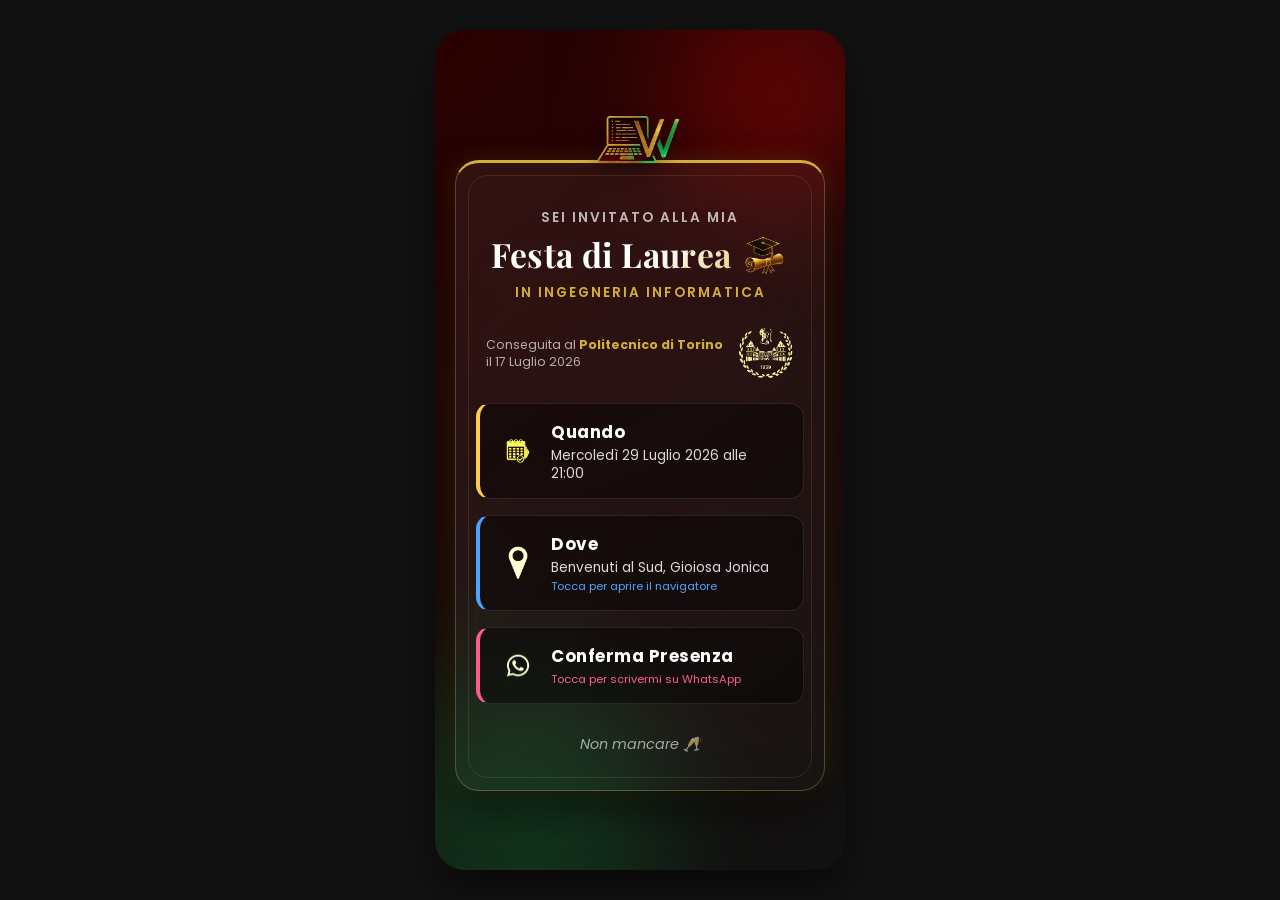
==== index.html @ 94473261 "lavoro finale 1" ====
<!DOCTYPE html>
<html lang="it">
<head>
    <meta charset="UTF-8">
    <meta name="viewport" content="width=device-width, initial-scale=1.0">
    <title>Invito alla Laurea di Elena</title>
    <link href="https://fonts.googleapis.com/css2?family=Poppins:wght@400;600;700&family=Playfair+Display:wght@500;600;700&display=swap" rel="stylesheet">
    
    <style>
        :root {
            --rosso-laurea: #990000;      
            --oro-premium: #D4AF37;        
            --verde-acceso: #00FF66;       
            --scuro-bg: #121212;           
            --card-bg: rgba(255, 255, 255, 0.04); 
            --testo-light: #FFFFFF;
            
            --social-color: #4da3ff;
            --quiz-color: #ffcc4d;
            --ranking-color: #ff5c8a;
        }

        * {
            margin: 0;
            padding: 0;
            box-sizing: border-box;
            font-family: 'Poppins', sans-serif;
        }

        body {
            background-color: var(--scuro-bg);
            display: flex;
            justify-content: center;
            align-items: center;
            min-height: 100vh;
            color: var(--testo-light);
            overflow: hidden;
        }
        .mobile-container {
            width: 100%;
            max-width: 410px; 
            height: 100vh;
            max-height: 840px; 
            background: radial-gradient(circle at top left, #2a0000, #121212);
            position: relative;
            overflow-y: auto;
            display: flex;
            flex-direction: column;
            justify-content: center;
            align-items: center;
            padding: 20px;
            border-radius: 30px; 
            box-shadow: 0 20px 40px rgba(0,0,0,0.5);
        }

        @media (max-width: 480px) {
            .mobile-container {
                max-width: 100%;
                height: 100vh;
                max-height: 100vh;
                border-radius: 0;
                padding: 15px;
            }
        }

        .geo-shape {
            position: absolute;
            border-radius: 50%;
            filter: blur(60px);
            z-index: 1;
            opacity: 0.5;
        }

        .shape-1 {
            top: -50px;
            right: -50px;
            width: 230px;
            height: 230px;
            background: var(--rosso-laurea);
        }

        .shape-2 {
            bottom: -80px;
            left: -50px;
            width: 280px;
            height: 280px;
            background: var(--verde-acceso);
            opacity: 0.15; 
        }

        .shape-3 {
            position: absolute;
            width: 2px;
            height: 35%;
            background: linear-gradient(to bottom, transparent, var(--verde-acceso), transparent);
            left: 10%;
            bottom: 15%;
            filter: blur(1px);
            opacity: 0.4;
            z-index: 1;
        }

        .main-content {
            width: 100%;
            z-index: 2;
            display: flex;
            flex-direction: column;
            align-items: center;
        }

        .top-logo-container {
            margin-bottom: -15px; 
            z-index: 3; 
        }

        .top-logo {
            width: 90px;
            height: auto;
            display: block;
            filter: drop-shadow(0 4px 8px rgba(0,0,0,0.5));
        }

        .card {
            position: relative;
            background: linear-gradient(
                145deg,
                rgba(255, 255, 255, 0.06),
                rgba(255, 255, 255, 0.02)
            );
            backdrop-filter: blur(18px);
            -webkit-backdrop-filter: blur(18px);
            border: 1px solid rgba(255, 215, 120, 0.25);
            border-top: 3px solid #D4AF37;
            padding: 45px 20px 35px 20px;
            border-radius: 24px;
            width: 100%;
            z-index: 2;
            box-shadow:
                0 20px 40px rgba(0,0,0,0.5),
                0 0 25px rgba(212,175,55,0.15);
            text-align: center;
        }

        .card::before {
            content: "";
            position: absolute;
            inset: 12px;
            border-radius: 20px;
            border: 1px solid rgba(212,175,55,0.15);
            pointer-events: none;
        }
        .header {
            margin-bottom: 25px;
        }

        .pre-title {
            font-size: 0.85rem;
            color: rgba(255, 255, 255, 0.7);
            text-transform: uppercase;
            letter-spacing: 2px;
            font-weight: 600;
            margin-bottom: 4px;
        }

        .title {
            font-family: 'Playfair Display', serif;
            font-size: 2.1rem;
            font-weight: 700;
            line-height: 1.2;
            background: linear-gradient(135deg, #ffffff 55%, #D4AF37);
            -webkit-background-clip: text;
            -webkit-text-fill-color: transparent;
            letter-spacing: 0.3px;
            margin-bottom: 6px;
            display: flex;
            align-items: center;
            justify-content: center;
            gap: 8px;
        }

        .title-icon {
            width: 50px;
            height: auto;
            vertical-align: middle;
        }

        .subtitle {
            font-size: 0.85rem;
            color: var(--oro-premium);
            text-transform: uppercase;
            letter-spacing: 2px;
            font-weight: 600;
        }

        .poli-section {
            display: flex;
            align-items: center;
            justify-content: center;
            gap: 12px;
            margin-bottom: 25px;
            padding: 0 10px;
        }

        .poli-text {
            font-size: 0.78rem;
            color: rgba(255, 255, 255, 0.65);
            text-align: left;
            line-height: 1.4;
            max-width: 250px;
        }

        .poli-text strong {
            color: var(--oro-premium);
        }

        .poli-logo {
            width: 55px;
            height: auto;
            flex-shrink: 0;
        }

        .menu-navigation {
            display: flex;
            flex-direction: column;
            gap: 16px;
            width: 100%;
        }

        .btn-nav {
            position: relative;
            overflow: hidden;
            display: flex;
            align-items: center;
            background: rgba(0, 0, 0, 0.4);
            border: 1.5px solid rgba(255, 255, 255, 0.1);
            padding: 15px 20px;
            border-radius: 14px;
            text-decoration: none;
            color: white;
            transition: all 0.3s cubic-bezier(0.25, 0.8, 0.25, 1);
            text-align: left;
            gap: 15px;
        }

        div.btn-nav {
            cursor: default;
        }

        .btn-icon-wrapper {
            width: 36px;  
            height: 36px;
            display: flex;
            justify-content: center;
            align-items: center;
            flex-shrink: 0;
        }

        .btn-img {
            max-width: 120%;
            max-height: 700%;
            object-fit: contain;
        }
        .btn-img2 {
            max-width: 100%;
            max-height: 100%;
            object-fit: contain;
        }

        .btn-text h3 {
            font-size: 1.05rem;
            font-weight: 700;
            margin-bottom: 2px;
            letter-spacing: 0.5px;
        }

        .btn-text p {
            font-size: 0.85rem;
            color: rgba(255, 255, 255, 0.85);
            font-weight: 400;
            line-height: 1.3;
        }

        .img-gold {
            filter: invert(100%) sepia(100%) saturate(400%) hue-rotate(5deg) brightness(1.1);
            transition: filter 0.3s ease;
        }

        .btn-social { border-left: 4px solid var(--social-color); }
        .btn-quiz { border-left: 4px solid var(--quiz-color); }
        .btn-ranking { border-left: 4px solid var(--ranking-color); }

        a.btn-nav:hover {
            transform: translateY(-3px);
            background: rgba(255, 255, 255, 0.05);
        }

        a.btn-nav:hover .img-gold {
            filter: invert(100%) sepia(100%) saturate(600%) hue-rotate(5deg) brightness(1.3) drop-shadow(0 0 5px var(--oro-premium));
        }

        a.btn-social:hover { 
            border-color: var(--social-color);
            box-shadow: 0 5px 15px rgba(77, 163, 255, 0.2); 
        }
        a.btn-quiz:hover { 
            border-color: var(--quiz-color);
            box-shadow: 0 5px 15px rgba(255, 204, 77, 0.2); 
        }
        a.btn-ranking:hover { 
            border-color: var(--ranking-color);
            box-shadow: 0 5px 15px rgba(255, 92, 138, 0.2); 
        }


        a.btn-nav::before {
            content: "";
            position: absolute;
            top: 0;
            left: -120px;
            width: 60px;
            height: 100%;
            background: rgba(255, 255, 255, 0.15);
            transform: skewX(-25deg);
            transition: 0.6s;
        }

        a.btn-nav:hover::before {
            left: 130%;
        }

        .invitation-footer {
            margin-top: 30px;
        }

        .invitation-footer p {
            font-size: 0.9rem;
            color: rgba(255, 255, 255, 0.6);
            line-height: 1.4;
            font-style: italic;
        }
    </style>
</head>
<body>

    <div class="mobile-container">
        <div class="geo-shape shape-1"></div>
        <div class="geo-shape shape-2"></div>
        <div class="geo-shape shape-3"></div>

        <div class="main-content">
            
            <div class="top-logo-container">
                <img src="images/computer.png" alt="Computer" class="top-logo">
            </div>

            <div class="card">
                <header class="header">
                    <p class="pre-title">Sei invitato alla mia</p>
                    <h1 class="title">
                        Festa di Laurea
                        <img src="images/diploma.png" alt="Diploma" class="title-icon">
                    </h1>
                    <p class="subtitle">in Ingegneria Informatica</p>
                </header>

                <!-- Info conseguimento Politecnico stilizzata ed elegante -->
                <div class="poli-section">
                    <p class="poli-text">Conseguita al <strong>Politecnico di Torino</strong> il 17 Luglio 2026</p>
                    <img src="images/poli.png" alt="PoliTo" class="poli-logo img-gold">
                </div>
                
                <div class="menu-navigation">

                    <!-- DATA DELLA FESTA -->
                    <div class="btn-nav btn-quiz">
                        <div class="btn-icon-wrapper">
                            <img src="images/calendario.png" alt="Calendario" class="btn-img img-gold">
                        </div>
                        <div class="btn-text">
                            <h3>Quando</h3>
                            <p>Mercoledì 29 Luglio 2026 alle 21:00</p>
                        </div>
                    </div>

                    <a href="https://www.google.com/maps/search/?api=1&query=Benvenuti+Al+Sud+Viale+delle+Rimembranze+Gioiosa+Ionica" target="_blank" class="btn-nav btn-social">
                        <div class="btn-icon-wrapper">
                            <img src="images/posizione.png" alt="Mappa" class="btn-img2 img-gold">
                        </div>
                        <div class="btn-text">
                            <h3>Dove</h3>
                            <p>Benvenuti al Sud, Gioiosa Jonica</p>
                            <small style="font-size: 0.7rem; color: var(--social-color); display: block; margin-top: 2px;">Tocca per aprire il navigatore</small>
                        </div>
                    </a>


                    <a href="https://wa.me/3456384780?text=Ciao%20Elena!%20Confermo%20la%20mia%20presenza%20alla%20tua%20festa%20di%20laurea!" target="_blank" class="btn-nav btn-ranking">
                        <div class="btn-icon-wrapper">
                            <img src="images/conferma.png" alt="Conferma" class="btn-img img-gold">
                        </div>
                        <div class="btn-text">
                            <h3>Conferma Presenza</h3>
                            <small style="font-size: 0.7rem; color: var(--ranking-color); display: block; margin-top: 2px;">Tocca per scrivermi su WhatsApp</small>
                        </div>
                    </a>

                </div>
                
                <footer class="invitation-footer">
                    <p>Non mancare 🥂</p>
                </footer>
            </div>
        </div>
    </div>

</body>
</html>
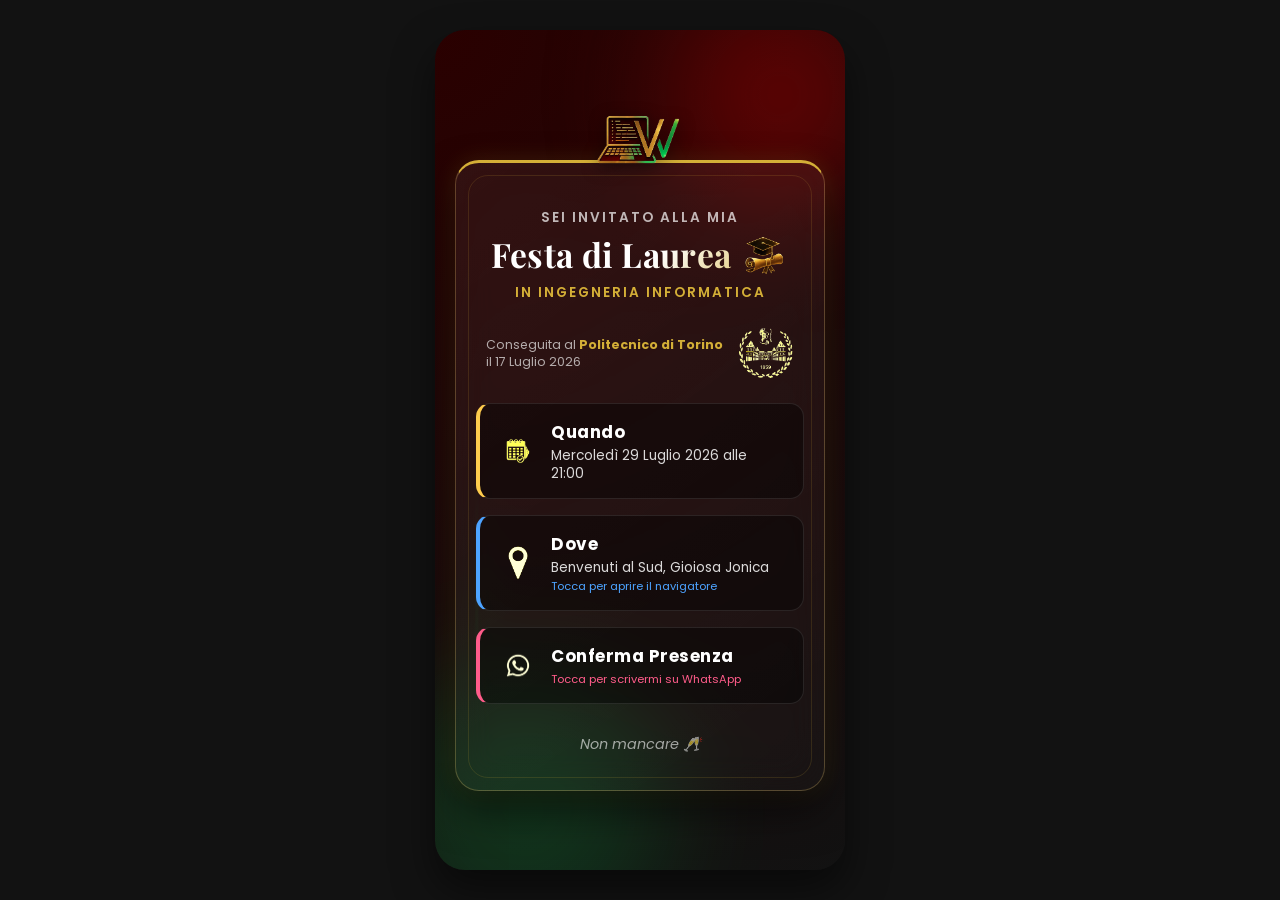
==== commit 4a74b52f: "lavoro finale 2" ====
--- a/index.html
+++ b/index.html
@@ -27,14 +27,24 @@
             font-family: 'Poppins', sans-serif;
         }
 
+       html {
+            height: 100%;
+            overflow: hidden;
+            overscroll-behavior: none; 
+            touch-action: none;
+        }
+
         body {
             background-color: var(--scuro-bg);
             display: flex;
             justify-content: center;
             align-items: center;
-            min-height: 100vh;
+            height: 100%;
             color: var(--testo-light);
             overflow: hidden;
+            touch-action: none; 
+            position: fixed;
+            width: 100vw;
         }
         .mobile-container {
             width: 100%;
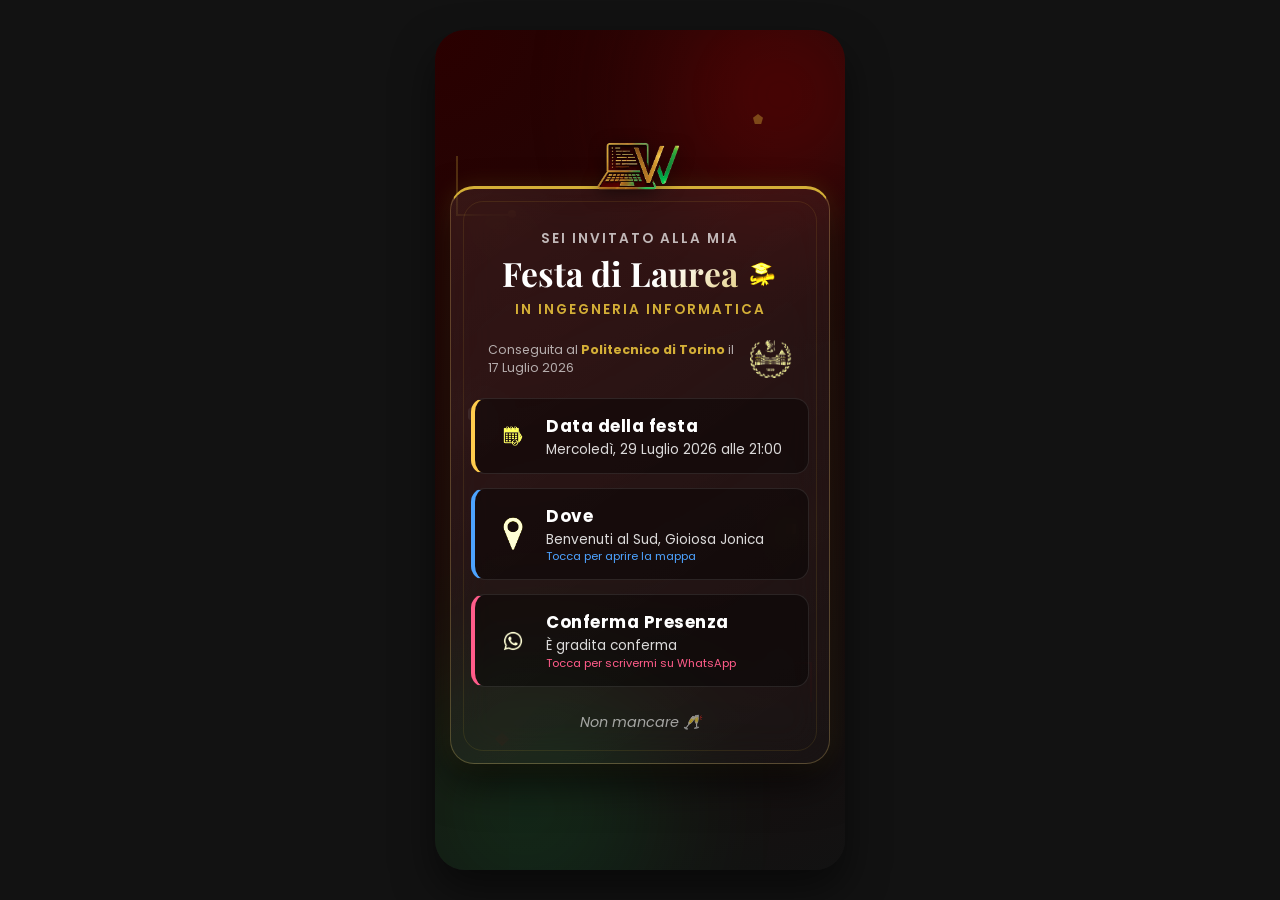
==== commit 2c18a597: "immagine ferma" ====
--- a/index.html
+++ b/index.html
@@ -2,17 +2,33 @@
 <html lang="it">
 <head>
     <meta charset="UTF-8">
-    <meta name="viewport" content="width=device-width, initial-scale=1.0">
+    <meta name="viewport" content="width=device-width, initial-scale=1.0, maximum-scale=1.0, user-scalable=no, viewport-fit=cover">
     <title>Invito alla Laurea di Elena</title>
     <link href="https://fonts.googleapis.com/css2?family=Poppins:wght@400;600;700&family=Playfair+Display:wght@500;600;700&display=swap" rel="stylesheet">
     
     <style>
+        /* ==========================================================================
+           BLOCCO TOTALE STRUTTURALE (Anti-Rimbalzo e Immobile)
+           ========================================================================== */
+        html, body {
+            margin: 0 !important;
+            padding: 0 !important;
+            width: 100% !important;
+            height: 100% !important;
+            overflow: hidden !important;
+            position: fixed !important;
+            top: 0 !important;
+            left: 0 !important;
+            touch-action: none !important; /* Blocca lo scroll nativo del browser */
+            overscroll-behavior: none !important;
+            background-color: #121212;
+        }
+
         :root {
             --rosso-laurea: #990000;      
             --oro-premium: #D4AF37;        
             --verde-acceso: #00FF66;       
             --scuro-bg: #121212;           
-            --card-bg: rgba(255, 255, 255, 0.04); 
             --testo-light: #FFFFFF;
             
             --social-color: #4da3ff;
@@ -25,340 +41,185 @@
             padding: 0;
             box-sizing: border-box;
             font-family: 'Poppins', sans-serif;
-        }
-
-       html {
+            -webkit-user-select: none;
+            user-select: none;
+            -webkit-touch-callout: none;
+        }
+
+        /* Container principale che assorbe i tocchi */
+        .mobile-container {
+            position: absolute !important;
+            top: 0; left: 0; right: 0; bottom: 0;
+            width: 100%;
             height: 100%;
-            overflow: hidden;
-            overscroll-behavior: none; 
-            touch-action: none;
-        }
-
-        body {
-            background-color: var(--scuro-bg);
-            display: flex;
-            justify-content: center;
-            align-items: center;
-            height: 100%;
-            color: var(--testo-light);
-            overflow: hidden;
-            touch-action: none; 
-            position: fixed;
-            width: 100vw;
-        }
-        .mobile-container {
-            width: 100%;
-            max-width: 410px; 
-            height: 100vh;
-            max-height: 840px; 
             background: radial-gradient(circle at top left, #2a0000, #121212);
-            position: relative;
-            overflow-y: auto;
+            overflow: hidden !important;
             display: flex;
             flex-direction: column;
             justify-content: center;
             align-items: center;
-            padding: 20px;
-            border-radius: 30px; 
-            box-shadow: 0 20px 40px rgba(0,0,0,0.5);
-        }
-
-        @media (max-width: 480px) {
+            padding: 15px;
+            z-index: 10;
+        }
+
+        @media (min-width: 480px) {
+            body { display: flex; justify-content: center; align-items: center; }
             .mobile-container {
-                max-width: 100%;
-                height: 100vh;
-                max-height: 100vh;
-                border-radius: 0;
-                padding: 15px;
+                position: relative !important;
+                width: 410px; height: 840px; border-radius: 30px;
+                box-shadow: 0 20px 40px rgba(0,0,0,0.5);
             }
         }
 
-        .geo-shape {
+        /* ==========================================================================
+           EFFETTI DI SFONDO ANIMATI (Coriandoli e Circuiti)
+           ========================================================================== */
+        .tech-bg-element {
             position: absolute;
-            border-radius: 50%;
-            filter: blur(60px);
+            pointer-events: none;
             z-index: 1;
-            opacity: 0.5;
-        }
-
-        .shape-1 {
-            top: -50px;
-            right: -50px;
-            width: 230px;
-            height: 230px;
-            background: var(--rosso-laurea);
-        }
-
-        .shape-2 {
-            bottom: -80px;
-            left: -50px;
-            width: 280px;
-            height: 280px;
-            background: var(--verde-acceso);
-            opacity: 0.15; 
-        }
-
-        .shape-3 {
+            opacity: 0.25;
+            animation: floatAnimation 12s infinite linear;
+        }
+
+        /* Fake circuiti stilizzati in CSS */
+        .circuit-1 {
+            top: 15%; left: 5%; width: 60px; height: 60px;
+            border-left: 2px solid var(--oro-premium);
+            border-bottom: 2px solid var(--oro-premium);
+        }
+        .circuit-1::after {
+            content: ''; position: absolute; bottom: -4px; right: 0;
+            width: 8px; height: 8px; background: var(--oro-premium); border-radius: 50%;
+        }
+
+        .circuit-2 {
+            bottom: 20%; right: 8%; width: 80px; height: 40px;
+            border-right: 2px solid var(--rosso-laurea);
+            border-top: 2px solid var(--rosso-laurea);
+            animation-duration: 16s;
+        }
+        .circuit-2::after {
+            content: ''; position: absolute; top: -4px; left: 0;
+            width: 8px; height: 8px; background: var(--rosso-laurea); border-radius: 50%;
+        }
+
+        /* Coriandoli geometrici fluttuanti */
+        .confetto {
             position: absolute;
-            width: 2px;
-            height: 35%;
-            background: linear-gradient(to bottom, transparent, var(--verde-acceso), transparent);
-            left: 10%;
-            bottom: 15%;
-            filter: blur(1px);
+            width: 10px; height: 10px;
+            pointer-events: none;
+            z-index: 1;
             opacity: 0.4;
-            z-index: 1;
-        }
-
-        .main-content {
-            width: 100%;
-            z-index: 2;
-            display: flex;
-            flex-direction: column;
-            align-items: center;
-        }
-
-        .top-logo-container {
-            margin-bottom: -15px; 
-            z-index: 3; 
-        }
-
-        .top-logo {
-            width: 90px;
-            height: auto;
-            display: block;
-            filter: drop-shadow(0 4px 8px rgba(0,0,0,0.5));
-        }
+            animation: floatAnimation 8s infinite linear;
+        }
+        .c1 { background: var(--oro-premium); top: 10%; right: 20%; animation-duration: 9s; clip-path: polygon(50% 0%, 100% 38%, 82% 100%, 18% 100%, 0% 38%); }
+        .c2 { background: var(--rosso-laurea); bottom: 15%; left: 15%; animation-duration: 11s; transform: rotate(45deg); }
+        .c3 { background: #ffffff; top: 45%; left: 8%; animation-duration: 14s; width: 6px; height: 12px; border-radius: 3px; }
+        .c4 { background: var(--oro-premium); bottom: 40%; right: 12%; animation-duration: 7s;}
+
+        @keyframes floatAnimation {
+            0% { transform: translateY(0px) rotate(0deg); opacity: 0.2; }
+            50% { transform: translateY(-25px) rotate(90deg); opacity: 0.5; }
+            100% { transform: translateY(0px) rotate(180deg); opacity: 0.2; }
+        }
+
+        /* Luci soffuse fisse di sfondo */
+        .geo-shape { position: absolute; border-radius: 50%; filter: blur(70px); z-index: 1; opacity: 0.4; pointer-events: none; }
+        .shape-1 { top: -50px; right: -50px; width: 230px; height: 230px; background: var(--rosso-laurea); }
+        .shape-2 { bottom: -80px; left: -50px; width: 280px; height: 280px; background: var(--verde-acceso); opacity: 0.1; }
+
+        /* ==========================================================================
+           CARD VETRIFERATA CENTRALE
+           ========================================================================== */
+        .main-content { width: 100%; z-index: 5; display: flex; flex-direction: column; align-items: center; }
+        .top-logo-container { margin-bottom: -15px; z-index: 6; }
+        .top-logo { width: 90px; height: auto; display: block; filter: drop-shadow(0 4px 8px rgba(0,0,0,0.5)); }
 
         .card {
             position: relative;
-            background: linear-gradient(
-                145deg,
-                rgba(255, 255, 255, 0.06),
-                rgba(255, 255, 255, 0.02)
-            );
-            backdrop-filter: blur(18px);
-            -webkit-backdrop-filter: blur(18px);
+            background: linear-gradient(145deg, rgba(255, 255, 255, 0.07), rgba(255, 255, 255, 0.02));
+            backdrop-filter: blur(20px);
+            -webkit-backdrop-filter: blur(20px);
             border: 1px solid rgba(255, 215, 120, 0.25);
             border-top: 3px solid #D4AF37;
-            padding: 45px 20px 35px 20px;
+            padding: 40px 20px 30px 20px;
             border-radius: 24px;
             width: 100%;
-            z-index: 2;
-            box-shadow:
-                0 20px 40px rgba(0,0,0,0.5),
-                0 0 25px rgba(212,175,55,0.15);
+            box-shadow: 0 20px 40px rgba(0,0,0,0.6), 0 0 25px rgba(212,175,55,0.15);
             text-align: center;
         }
 
         .card::before {
-            content: "";
-            position: absolute;
-            inset: 12px;
-            border-radius: 20px;
-            border: 1px solid rgba(212,175,55,0.15);
-            pointer-events: none;
-        }
-        .header {
-            margin-bottom: 25px;
-        }
-
-        .pre-title {
-            font-size: 0.85rem;
-            color: rgba(255, 255, 255, 0.7);
-            text-transform: uppercase;
-            letter-spacing: 2px;
-            font-weight: 600;
-            margin-bottom: 4px;
-        }
-
+            content: ""; position: absolute; inset: 12px; border-radius: 20px;
+            border: 1px solid rgba(212,175,55,0.12); pointer-events: none;
+        }
+
+        /* Intestazioni */
+        .header { margin-bottom: 20px; }
+        .pre-title { font-size: 0.85rem; color: rgba(255, 255, 255, 0.7); text-transform: uppercase; letter-spacing: 2px; font-weight: 600; margin-bottom: 4px; }
+        
         .title {
-            font-family: 'Playfair Display', serif;
-            font-size: 2.1rem;
-            font-weight: 700;
-            line-height: 1.2;
-            background: linear-gradient(135deg, #ffffff 55%, #D4AF37);
-            -webkit-background-clip: text;
-            -webkit-text-fill-color: transparent;
-            letter-spacing: 0.3px;
-            margin-bottom: 6px;
-            display: flex;
-            align-items: center;
-            justify-content: center;
-            gap: 8px;
-        }
-
-        .title-icon {
-            width: 50px;
-            height: auto;
-            vertical-align: middle;
-        }
-
-        .subtitle {
-            font-size: 0.85rem;
-            color: var(--oro-premium);
-            text-transform: uppercase;
-            letter-spacing: 2px;
-            font-weight: 600;
-        }
-
-        .poli-section {
-            display: flex;
-            align-items: center;
-            justify-content: center;
-            gap: 12px;
-            margin-bottom: 25px;
-            padding: 0 10px;
-        }
-
-        .poli-text {
-            font-size: 0.78rem;
-            color: rgba(255, 255, 255, 0.65);
-            text-align: left;
-            line-height: 1.4;
-            max-width: 250px;
-        }
-
-        .poli-text strong {
-            color: var(--oro-premium);
-        }
-
-        .poli-logo {
-            width: 55px;
-            height: auto;
-            flex-shrink: 0;
-        }
-
-        .menu-navigation {
-            display: flex;
-            flex-direction: column;
-            gap: 16px;
-            width: 100%;
-        }
-
+            font-family: 'Playfair Display', serif; font-size: 2.1rem; font-weight: 700; line-height: 1.2;
+            background: linear-gradient(135deg, #ffffff 55%, #D4AF37); -webkit-background-clip: text; -webkit-text-fill-color: transparent;
+            margin-bottom: 6px; display: flex; align-items: center; justify-content: center; gap: 8px;
+        }
+
+        .title-icon { width: 32px; height: auto; }
+        .subtitle { font-size: 0.85rem; color: var(--oro-premium); text-transform: uppercase; letter-spacing: 2px; font-weight: 600; }
+
+        /* Politecnico */
+        .poli-section { display: flex; align-items: center; justify-content: center; gap: 12px; margin-bottom: 20px; padding: 0 10px; }
+        .poli-text { font-size: 0.78rem; color: rgba(255, 255, 255, 0.65); text-align: left; line-height: 1.4; max-width: 250px; }
+        .poli-text strong { color: var(--oro-premium); }
+        .poli-logo { width: 42px; height: auto; }
+
+        /* Pulsanti */
+        .menu-navigation { display: flex; flex-direction: column; gap: 14px; width: 100%; }
+        
         .btn-nav {
-            position: relative;
-            overflow: hidden;
-            display: flex;
-            align-items: center;
-            background: rgba(0, 0, 0, 0.4);
-            border: 1.5px solid rgba(255, 255, 255, 0.1);
-            padding: 15px 20px;
-            border-radius: 14px;
-            text-decoration: none;
-            color: white;
-            transition: all 0.3s cubic-bezier(0.25, 0.8, 0.25, 1);
-            text-align: left;
-            gap: 15px;
-        }
-
-        div.btn-nav {
-            cursor: default;
-        }
-
-        .btn-icon-wrapper {
-            width: 36px;  
-            height: 36px;
-            display: flex;
-            justify-content: center;
-            align-items: center;
-            flex-shrink: 0;
-        }
-
-        .btn-img {
-            max-width: 120%;
-            max-height: 700%;
-            object-fit: contain;
-        }
-        .btn-img2 {
-            max-width: 100%;
-            max-height: 100%;
-            object-fit: contain;
-        }
-
-        .btn-text h3 {
-            font-size: 1.05rem;
-            font-weight: 700;
-            margin-bottom: 2px;
-            letter-spacing: 0.5px;
-        }
-
-        .btn-text p {
-            font-size: 0.85rem;
-            color: rgba(255, 255, 255, 0.85);
-            font-weight: 400;
-            line-height: 1.3;
-        }
-
-        .img-gold {
-            filter: invert(100%) sepia(100%) saturate(400%) hue-rotate(5deg) brightness(1.1);
-            transition: filter 0.3s ease;
-        }
+            position: relative; overflow: hidden; display: flex; align-items: center;
+            background: rgba(0, 0, 0, 0.4); border: 1.5px solid rgba(255, 255, 255, 0.1);
+            padding: 14px 20px; border-radius: 14px; text-decoration: none; color: white; text-align: left; gap: 15px;
+            -webkit-tap-highlight-color: transparent;
+        }
+
+        .btn-icon-wrapper { width: 36px; height: 36px; display: flex; justify-content: center; align-items: center; flex-shrink: 0; }
+        .btn-img { max-width: 100%; max-height: 100%; object-fit: contain; }
+        .btn-text h3 { font-size: 1.05rem; font-weight: 700; margin-bottom: 2px; letter-spacing: 0.5px; }
+        .btn-text p { font-size: 0.85rem; color: rgba(255, 255, 255, 0.85); line-height: 1.3; }
+
+        .img-gold { filter: invert(100%) sepia(100%) saturate(400%) hue-rotate(5deg) brightness(1.1); }
 
         .btn-social { border-left: 4px solid var(--social-color); }
         .btn-quiz { border-left: 4px solid var(--quiz-color); }
         .btn-ranking { border-left: 4px solid var(--ranking-color); }
 
-        a.btn-nav:hover {
-            transform: translateY(-3px);
-            background: rgba(255, 255, 255, 0.05);
-        }
-
-        a.btn-nav:hover .img-gold {
-            filter: invert(100%) sepia(100%) saturate(600%) hue-rotate(5deg) brightness(1.3) drop-shadow(0 0 5px var(--oro-premium));
-        }
-
-        a.btn-social:hover { 
-            border-color: var(--social-color);
-            box-shadow: 0 5px 15px rgba(77, 163, 255, 0.2); 
-        }
-        a.btn-quiz:hover { 
-            border-color: var(--quiz-color);
-            box-shadow: 0 5px 15px rgba(255, 204, 77, 0.2); 
-        }
-        a.btn-ranking:hover { 
-            border-color: var(--ranking-color);
-            box-shadow: 0 5px 15px rgba(255, 92, 138, 0.2); 
-        }
-
-
+        /* Effetto scia luminosa rapida */
         a.btn-nav::before {
-            content: "";
-            position: absolute;
-            top: 0;
-            left: -120px;
-            width: 60px;
-            height: 100%;
-            background: rgba(255, 255, 255, 0.15);
-            transform: skewX(-25deg);
-            transition: 0.6s;
-        }
-
-        a.btn-nav:hover::before {
-            left: 130%;
-        }
-
-        .invitation-footer {
-            margin-top: 30px;
-        }
-
-        .invitation-footer p {
-            font-size: 0.9rem;
-            color: rgba(255, 255, 255, 0.6);
-            line-height: 1.4;
-            font-style: italic;
-        }
+            content: ""; position: absolute; top: 0; left: -120px; width: 60px; height: 100%;
+            background: rgba(255, 255, 255, 0.15); transform: skewX(-25deg); transition: 0.5s;
+        }
+        a.btn-nav:active::before { left: 130%; }
+
+        .invitation-footer { margin-top: 25px; }
+        .invitation-footer p { font-size: 0.9rem; color: rgba(255, 255, 255, 0.6); font-style: italic; }
     </style>
 </head>
 <body>
 
-    <div class="mobile-container">
+    <div class="mobile-container" id="lockContainer">
         <div class="geo-shape shape-1"></div>
         <div class="geo-shape shape-2"></div>
-        <div class="geo-shape shape-3"></div>
+
+        <div class="tech-bg-element circuit-1"></div>
+        <div class="tech-bg-element circuit-2"></div>
+        <div class="confetto c1"></div>
+        <div class="confetto c2"></div>
+        <div class="confetto c3"></div>
+        <div class="confetto c4"></div>
 
         <div class="main-content">
-            
             <div class="top-logo-container">
                 <img src="images/computer.png" alt="Computer" class="top-logo">
             </div>
@@ -368,52 +229,48 @@
                     <p class="pre-title">Sei invitato alla mia</p>
                     <h1 class="title">
                         Festa di Laurea
-                        <img src="images/diploma.png" alt="Diploma" class="title-icon">
+                        <img src="images/diploma.png" alt="Diploma" class="title-icon img-gold">
                     </h1>
                     <p class="subtitle">in Ingegneria Informatica</p>
                 </header>
 
-                <!-- Info conseguimento Politecnico stilizzata ed elegante -->
                 <div class="poli-section">
                     <p class="poli-text">Conseguita al <strong>Politecnico di Torino</strong> il 17 Luglio 2026</p>
                     <img src="images/poli.png" alt="PoliTo" class="poli-logo img-gold">
                 </div>
                 
                 <div class="menu-navigation">
-
-                    <!-- DATA DELLA FESTA -->
                     <div class="btn-nav btn-quiz">
                         <div class="btn-icon-wrapper">
                             <img src="images/calendario.png" alt="Calendario" class="btn-img img-gold">
                         </div>
                         <div class="btn-text">
-                            <h3>Quando</h3>
-                            <p>Mercoledì 29 Luglio 2026 alle 21:00</p>
+                            <h3>Data della festa</h3>
+                            <p>Mercoledì, 29 Luglio 2026 alle 21:00</p>
                         </div>
                     </div>
 
                     <a href="https://www.google.com/maps/search/?api=1&query=Benvenuti+Al+Sud+Viale+delle+Rimembranze+Gioiosa+Ionica" target="_blank" class="btn-nav btn-social">
                         <div class="btn-icon-wrapper">
-                            <img src="images/posizione.png" alt="Mappa" class="btn-img2 img-gold">
+                            <img src="images/posizione.png" alt="Mappa" class="btn-img img-gold">
                         </div>
                         <div class="btn-text">
                             <h3>Dove</h3>
                             <p>Benvenuti al Sud, Gioiosa Jonica</p>
-                            <small style="font-size: 0.7rem; color: var(--social-color); display: block; margin-top: 2px;">Tocca per aprire il navigatore</small>
+                            <small style="font-size: 0.7rem; color: var(--social-color); display: block;">Tocca per aprire la mappa</small>
                         </div>
                     </a>
 
-
-                    <a href="https://wa.me/3456384780?text=Ciao%20Elena!%20Confermo%20la%20mia%20presenza%20alla%20tua%20festa%20di%20laurea!" target="_blank" class="btn-nav btn-ranking">
+                    <a href="https://wa.me/393331234567?text=Ciao%20Elena!%20Confermo%20con%20piacere%20la%20mia%20presenza%20alla%20tua%20festa%20di%20laurea!" target="_blank" class="btn-nav btn-ranking">
                         <div class="btn-icon-wrapper">
                             <img src="images/conferma.png" alt="Conferma" class="btn-img img-gold">
                         </div>
                         <div class="btn-text">
                             <h3>Conferma Presenza</h3>
-                            <small style="font-size: 0.7rem; color: var(--ranking-color); display: block; margin-top: 2px;">Tocca per scrivermi su WhatsApp</small>
+                            <p>È gradita conferma</p>
+                            <small style="font-size: 0.7rem; color: var(--ranking-color); display: block;">Tocca per scrivermi su WhatsApp</small>
                         </div>
                     </a>
-
                 </div>
                 
                 <footer class="invitation-footer">
@@ -423,5 +280,22 @@
         </div>
     </div>
 
+    <script>
+        // Neutralizza tutti i tentativi di scroll e trascinamento elastico nativo
+        function blockEvent(e) {
+            e.preventDefault();
+        }
+        window.addEventListener('touchmove', blockEvent, { passive: false });
+        window.addEventListener('scroll', blockEvent, { passive: false });
+        document.getElementById('lockContainer').addEventListener('touchmove', blockEvent, { passive: false });
+
+        // Isola e mantiene attivi solo i link ai servizi esterni (Maps, WA)
+        const activeLinks = document.querySelectorAll('a.btn-nav');
+        activeLinks.forEach(link => {
+            link.addEventListener('touchstart', function(e) {
+                e.stopPropagation();
+            }, { passive: true });
+        });
+    </script>
 </body>
 </html>
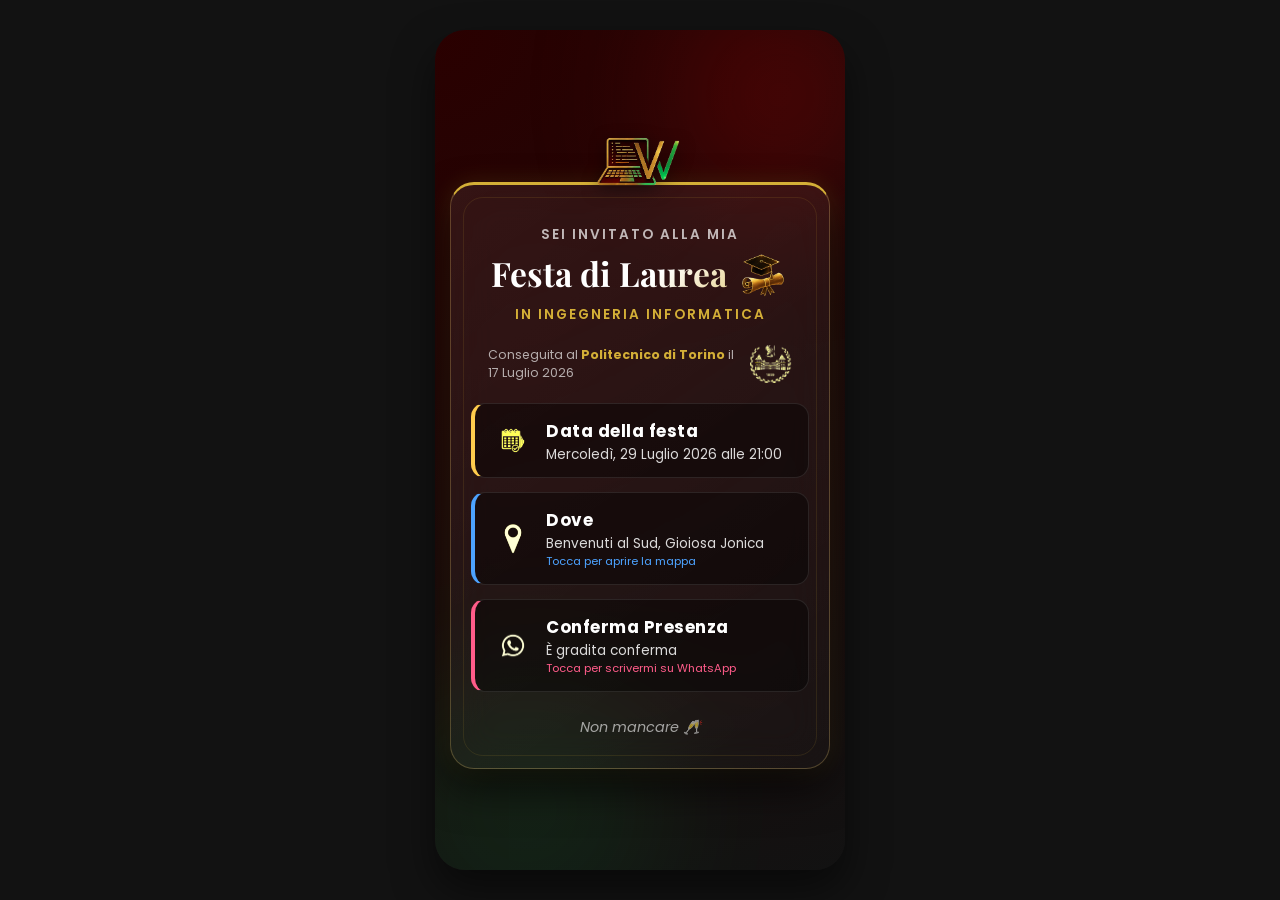
==== commit 3efe37f4: "lavoro finale 3" ====
--- a/index.html
+++ b/index.html
@@ -19,7 +19,7 @@
             position: fixed !important;
             top: 0 !important;
             left: 0 !important;
-            touch-action: none !important; /* Blocca lo scroll nativo del browser */
+            touch-action: none !important;
             overscroll-behavior: none !important;
             background-color: #121212;
         }
@@ -46,7 +46,6 @@
             -webkit-touch-callout: none;
         }
 
-        /* Container principale che assorbe i tocchi */
         .mobile-container {
             position: absolute !important;
             top: 0; left: 0; right: 0; bottom: 0;
@@ -72,65 +71,95 @@
         }
 
         /* ==========================================================================
-           EFFETTI DI SFONDO ANIMATI (Coriandoli e Circuiti)
+           SISTEMA DI PARTICELLE E CIRCUITI (Pioggia Fitto e Asincrona)
            ========================================================================== */
         .tech-bg-element {
             position: absolute;
             pointer-events: none;
             z-index: 1;
             opacity: 0.25;
-            animation: floatAnimation 12s infinite linear;
-        }
-
-        /* Fake circuiti stilizzati in CSS */
-        .circuit-1 {
-            top: 15%; left: 5%; width: 60px; height: 60px;
-            border-left: 2px solid var(--oro-premium);
-            border-bottom: 2px solid var(--oro-premium);
-        }
-        .circuit-1::after {
-            content: ''; position: absolute; bottom: -4px; right: 0;
-            width: 8px; height: 8px; background: var(--oro-premium); border-radius: 50%;
-        }
-
-        .circuit-2 {
-            bottom: 20%; right: 8%; width: 80px; height: 40px;
-            border-right: 2px solid var(--rosso-laurea);
-            border-top: 2px solid var(--rosso-laurea);
-            animation-duration: 16s;
-        }
-        .circuit-2::after {
-            content: ''; position: absolute; top: -4px; left: 0;
-            width: 8px; height: 8px; background: var(--rosso-laurea); border-radius: 50%;
-        }
-
-        /* Coriandoli geometrici fluttuanti */
+            animation: floatCircuit 14s infinite linear;
+        }
+
+        /* Fake circuiti stilizzati */
+        .circuit-1 { top: 12%; left: 6%; width: 50px; height: 50px; border-left: 2px solid var(--oro-premium); border-bottom: 2px solid var(--oro-premium); }
+        .circuit-1::after { content: ''; position: absolute; bottom: -4px; right: 0; width: 6px; height: 6px; background: var(--oro-premium); border-radius: 50%; }
+        
+        .circuit-2 { bottom: 12%; right: 6%; width: 60px; height: 40px; border-right: 2px solid var(--rosso-laurea); border-top: 2px solid var(--rosso-laurea); animation-duration: 18s; }
+        .circuit-2::after { content: ''; position: absolute; top: -4px; left: 0; width: 6px; height: 6px; background: var(--rosso-laurea); border-radius: 50%; }
+
+        .circuit-3 { top: 45%; right: 5%; width: 40px; height: 50px; border-right: 2px solid var(--oro-premium); border-bottom: 2px solid var(--oro-premium); animation-duration: 16s; animation-direction: reverse; }
+        .circuit-3::after { content: ''; position: absolute; bottom: -4px; left: 0; width: 6px; height: 6px; background: var(--oro-premium); border-radius: 50%; }
+
+        /* Coriandoli con posizioni, ritardi (delay) e velocità uniche */
         .confetto {
             position: absolute;
-            width: 10px; height: 10px;
             pointer-events: none;
             z-index: 1;
-            opacity: 0.4;
-            animation: floatAnimation 8s infinite linear;
-        }
-        .c1 { background: var(--oro-premium); top: 10%; right: 20%; animation-duration: 9s; clip-path: polygon(50% 0%, 100% 38%, 82% 100%, 18% 100%, 0% 38%); }
-        .c2 { background: var(--rosso-laurea); bottom: 15%; left: 15%; animation-duration: 11s; transform: rotate(45deg); }
-        .c3 { background: #ffffff; top: 45%; left: 8%; animation-duration: 14s; width: 6px; height: 12px; border-radius: 3px; }
-        .c4 { background: var(--oro-premium); bottom: 40%; right: 12%; animation-duration: 7s;}
-
-        @keyframes floatAnimation {
-            0% { transform: translateY(0px) rotate(0deg); opacity: 0.2; }
-            50% { transform: translateY(-25px) rotate(90deg); opacity: 0.5; }
-            100% { transform: translateY(0px) rotate(180deg); opacity: 0.2; }
+            opacity: 0;
+            animation: rainFall 7s infinite linear;
+        }
+
+        /* Varianti di colore e forma */
+        .oro { background: var(--oro-premium); }
+        .rosso { background: var(--rosso-laurea); }
+        .bianco { background: #ffffff; }
+        
+        .triangolo { clip-path: polygon(50% 0%, 0% 100%, 100% 100%); width: 12px; height: 12px; }
+        .quadrato { width: 9px; height: 9px; }
+        .rettangolo { width: 5px; height: 11px; border-radius: 2px; }
+        .cerchio { width: 8px; height: 8px; border-radius: 50%; }
+
+        /* Mappatura della pioggia sullo schermo */
+        .c1 { left: 8%; top: -5%; animation-delay: 0s; animation-duration: 6s; }
+        .c2 { left: 22%; top: -5%; animation-delay: 1.5s; animation-duration: 7.5s; }
+        .c3 { left: 35%; top: -5%; animation-delay: 3.2s; animation-duration: 5.8s; }
+        .c4 { left: 50%; top: -5%; animation-delay: 0.8s; animation-duration: 8s; }
+        .c5 { left: 68%; top: -5%; animation-delay: 2.1s; animation-duration: 6.4s; }
+        .c6 { left: 82%; top: -5%; animation-delay: 4s; animation-duration: 7.2s; }
+        .c7 { left: 90%; top: -5%; animation-delay: 1.2s; animation-duration: 5.2s; }
+        
+        /* Seconda ondata per riempire il loop */
+        .c8 { left: 15%; top: -5%; animation-delay: 3.8s; animation-duration: 6.7s; }
+        .c9 { left: 28%; top: -5%; animation-delay: 5.2s; animation-duration: 5.5s; }
+        .c10 { left: 45%; top: -5%; animation-delay: 2.7s; animation-duration: 7.1s; }
+        .c11 { left: 60%; top: -5%; animation-delay: 4.5s; animation-duration: 6.2s; }
+        .c12 { left: 75%; top: -5%; animation-delay: 0.3s; animation-duration: 7.9s; }
+
+        /* Animazione fluttuazione circuiti */
+        @keyframes floatCircuit {
+            0% { transform: translateY(0px) rotate(0deg); }
+            50% { transform: translateY(-15px) rotate(15deg); }
+            100% { transform: translateY(0px) rotate(0deg); }
+        }
+
+        /* Animazione caduta coriandoli stile pioggia continua */
+        @keyframes rainFall {
+            0% {
+                top: -5%;
+                transform: translateX(0) rotate(0deg);
+                opacity: 0;
+            }
+            10% {
+                opacity: 0.5;
+            }
+            90% {
+                opacity: 0.5;
+            }
+            100% {
+                top: 105%;
+                transform: translateX(25px) rotate(540deg);
+                opacity: 0;
+            }
         }
 
         /* Luci soffuse fisse di sfondo */
-        .geo-shape { position: absolute; border-radius: 50%; filter: blur(70px); z-index: 1; opacity: 0.4; pointer-events: none; }
+        .geo-shape { position: absolute; border-radius: 50%; filter: blur(70px); z-index: 1; opacity: 0.35; pointer-events: none; }
         .shape-1 { top: -50px; right: -50px; width: 230px; height: 230px; background: var(--rosso-laurea); }
-        .shape-2 { bottom: -80px; left: -50px; width: 280px; height: 280px; background: var(--verde-acceso); opacity: 0.1; }
+        .shape-2 { bottom: -80px; left: -50px; width: 280px; height: 280px; background: var(--verde-acceso); opacity: 0.08; }
 
         /* ==========================================================================
-           CARD VETRIFERATA CENTRALE
+           CARD VETRIFICATA CENTRALE
            ========================================================================== */
         .main-content { width: 100%; z-index: 5; display: flex; flex-direction: column; align-items: center; }
         .top-logo-container { margin-bottom: -15px; z-index: 6; }
@@ -155,7 +184,6 @@
             border: 1px solid rgba(212,175,55,0.12); pointer-events: none;
         }
 
-        /* Intestazioni */
         .header { margin-bottom: 20px; }
         .pre-title { font-size: 0.85rem; color: rgba(255, 255, 255, 0.7); text-transform: uppercase; letter-spacing: 2px; font-weight: 600; margin-bottom: 4px; }
         
@@ -165,7 +193,7 @@
             margin-bottom: 6px; display: flex; align-items: center; justify-content: center; gap: 8px;
         }
 
-        .title-icon { width: 32px; height: auto; }
+        .title-icon { width: 55px; height: auto; }
         .subtitle { font-size: 0.85rem; color: var(--oro-premium); text-transform: uppercase; letter-spacing: 2px; font-weight: 600; }
 
         /* Politecnico */
@@ -185,7 +213,8 @@
         }
 
         .btn-icon-wrapper { width: 36px; height: 36px; display: flex; justify-content: center; align-items: center; flex-shrink: 0; }
-        .btn-img { max-width: 100%; max-height: 100%; object-fit: contain; }
+        .btn-img { max-width: 120%; max-height: 800%; object-fit: contain; }
+        .btn-img2 { max-width: 100%; max-height: 90%; object-fit: contain; }
         .btn-text h3 { font-size: 1.05rem; font-weight: 700; margin-bottom: 2px; letter-spacing: 0.5px; }
         .btn-text p { font-size: 0.85rem; color: rgba(255, 255, 255, 0.85); line-height: 1.3; }
 
@@ -195,7 +224,6 @@
         .btn-quiz { border-left: 4px solid var(--quiz-color); }
         .btn-ranking { border-left: 4px solid var(--ranking-color); }
 
-        /* Effetto scia luminosa rapida */
         a.btn-nav::before {
             content: ""; position: absolute; top: 0; left: -120px; width: 60px; height: 100%;
             background: rgba(255, 255, 255, 0.15); transform: skewX(-25deg); transition: 0.5s;
@@ -212,12 +240,19 @@
         <div class="geo-shape shape-1"></div>
         <div class="geo-shape shape-2"></div>
 
-        <div class="tech-bg-element circuit-1"></div>
-        <div class="tech-bg-element circuit-2"></div>
-        <div class="confetto c1"></div>
-        <div class="confetto c2"></div>
-        <div class="confetto c3"></div>
-        <div class="confetto c4"></div>
+        <div class="confetto oro quadrato c1"></div>
+        <div class="confetto rosso cerchio c2"></div>
+        <div class="confetto bianco rettangolo c3"></div>
+        <div class="confetto oro triangolo c4"></div>
+        <div class="confetto rosso quadrato c5"></div>
+        <div class="confetto oro cerchio c6"></div>
+        <div class="confetto bianco triangolo c7"></div>
+        
+        <div class="confetto rosso rettangolo c8"></div>
+        <div class="confetto oro quadrato c9"></div>
+        <div class="confetto bianco cerchio c10"></div>
+        <div class="confetto rosso triangolo c11"></div>
+        <div class="confetto oro rettangolo c12"></div>
 
         <div class="main-content">
             <div class="top-logo-container">
@@ -229,7 +264,7 @@
                     <p class="pre-title">Sei invitato alla mia</p>
                     <h1 class="title">
                         Festa di Laurea
-                        <img src="images/diploma.png" alt="Diploma" class="title-icon img-gold">
+                        <img src="images/diploma.png" alt="Diploma" class="title-icon">
                     </h1>
                     <p class="subtitle">in Ingegneria Informatica</p>
                 </header>
@@ -252,7 +287,7 @@
 
                     <a href="https://www.google.com/maps/search/?api=1&query=Benvenuti+Al+Sud+Viale+delle+Rimembranze+Gioiosa+Ionica" target="_blank" class="btn-nav btn-social">
                         <div class="btn-icon-wrapper">
-                            <img src="images/posizione.png" alt="Mappa" class="btn-img img-gold">
+                            <img src="images/posizione.png" alt="Mappa" class="btn-img2 img-gold">
                         </div>
                         <div class="btn-text">
                             <h3>Dove</h3>
@@ -281,15 +316,11 @@
     </div>
 
     <script>
-        // Neutralizza tutti i tentativi di scroll e trascinamento elastico nativo
-        function blockEvent(e) {
-            e.preventDefault();
-        }
+        function blockEvent(e) { e.preventDefault(); }
         window.addEventListener('touchmove', blockEvent, { passive: false });
         window.addEventListener('scroll', blockEvent, { passive: false });
         document.getElementById('lockContainer').addEventListener('touchmove', blockEvent, { passive: false });
 
-        // Isola e mantiene attivi solo i link ai servizi esterni (Maps, WA)
         const activeLinks = document.querySelectorAll('a.btn-nav');
         activeLinks.forEach(link => {
             link.addEventListener('touchstart', function(e) {
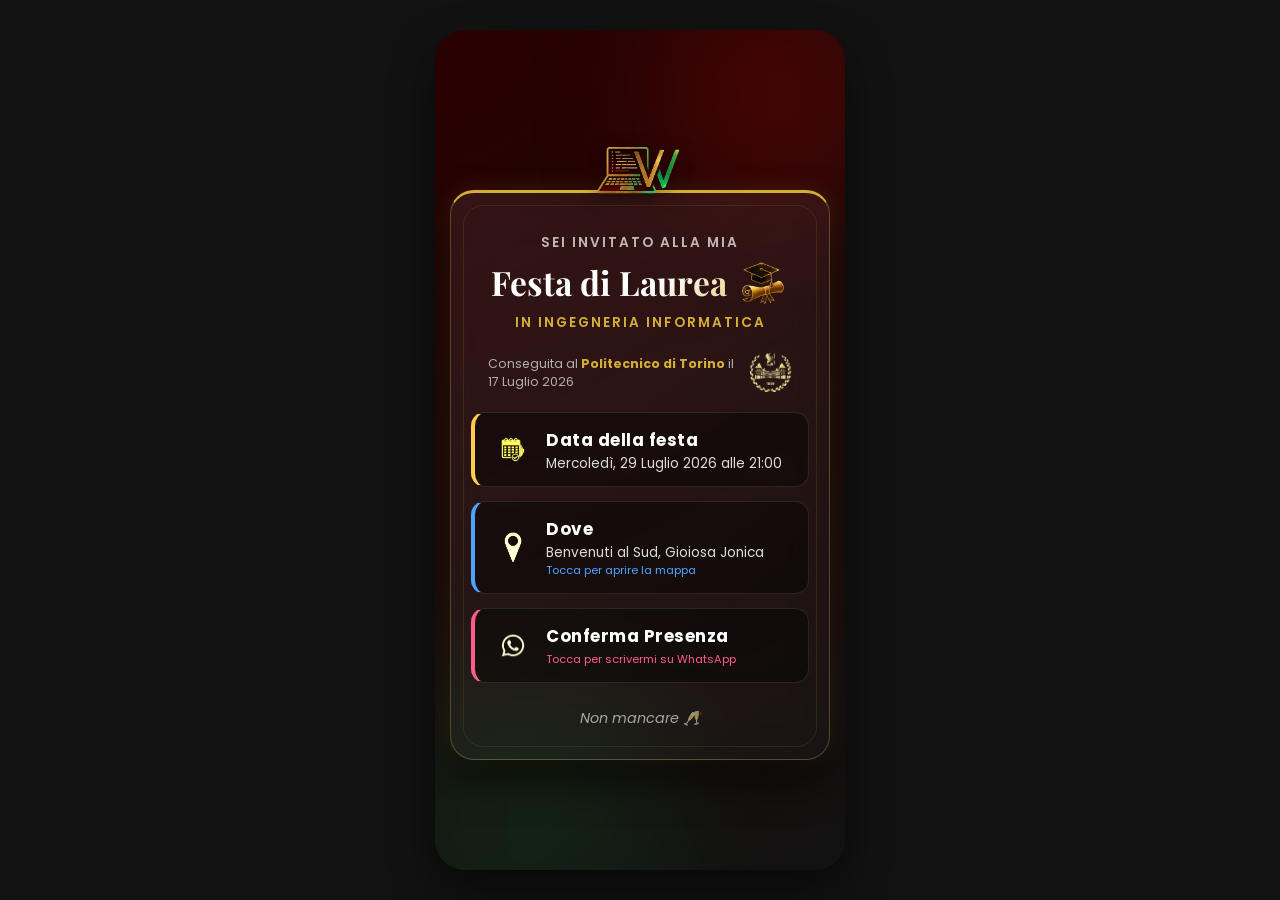
==== commit 8c400636: "final version 4" ====
--- a/index.html
+++ b/index.html
@@ -7,9 +7,7 @@
     <link href="https://fonts.googleapis.com/css2?family=Poppins:wght@400;600;700&family=Playfair+Display:wght@500;600;700&display=swap" rel="stylesheet">
     
     <style>
-        /* ==========================================================================
-           BLOCCO TOTALE STRUTTURALE (Anti-Rimbalzo e Immobile)
-           ========================================================================== */
+
         html, body {
             margin: 0 !important;
             padding: 0 !important;
@@ -70,9 +68,6 @@
             }
         }
 
-        /* ==========================================================================
-           SISTEMA DI PARTICELLE E CIRCUITI (Pioggia Fitto e Asincrona)
-           ========================================================================== */
         .tech-bg-element {
             position: absolute;
             pointer-events: none;
@@ -80,8 +75,6 @@
             opacity: 0.25;
             animation: floatCircuit 14s infinite linear;
         }
-
-        /* Fake circuiti stilizzati */
         .circuit-1 { top: 12%; left: 6%; width: 50px; height: 50px; border-left: 2px solid var(--oro-premium); border-bottom: 2px solid var(--oro-premium); }
         .circuit-1::after { content: ''; position: absolute; bottom: -4px; right: 0; width: 6px; height: 6px; background: var(--oro-premium); border-radius: 50%; }
         
@@ -91,7 +84,6 @@
         .circuit-3 { top: 45%; right: 5%; width: 40px; height: 50px; border-right: 2px solid var(--oro-premium); border-bottom: 2px solid var(--oro-premium); animation-duration: 16s; animation-direction: reverse; }
         .circuit-3::after { content: ''; position: absolute; bottom: -4px; left: 0; width: 6px; height: 6px; background: var(--oro-premium); border-radius: 50%; }
 
-        /* Coriandoli con posizioni, ritardi (delay) e velocità uniche */
         .confetto {
             position: absolute;
             pointer-events: none;
@@ -100,7 +92,6 @@
             animation: rainFall 7s infinite linear;
         }
 
-        /* Varianti di colore e forma */
         .oro { background: var(--oro-premium); }
         .rosso { background: var(--rosso-laurea); }
         .bianco { background: #ffffff; }
@@ -110,7 +101,6 @@
         .rettangolo { width: 5px; height: 11px; border-radius: 2px; }
         .cerchio { width: 8px; height: 8px; border-radius: 50%; }
 
-        /* Mappatura della pioggia sullo schermo */
         .c1 { left: 8%; top: -5%; animation-delay: 0s; animation-duration: 6s; }
         .c2 { left: 22%; top: -5%; animation-delay: 1.5s; animation-duration: 7.5s; }
         .c3 { left: 35%; top: -5%; animation-delay: 3.2s; animation-duration: 5.8s; }
@@ -119,21 +109,11 @@
         .c6 { left: 82%; top: -5%; animation-delay: 4s; animation-duration: 7.2s; }
         .c7 { left: 90%; top: -5%; animation-delay: 1.2s; animation-duration: 5.2s; }
         
-        /* Seconda ondata per riempire il loop */
         .c8 { left: 15%; top: -5%; animation-delay: 3.8s; animation-duration: 6.7s; }
         .c9 { left: 28%; top: -5%; animation-delay: 5.2s; animation-duration: 5.5s; }
         .c10 { left: 45%; top: -5%; animation-delay: 2.7s; animation-duration: 7.1s; }
         .c11 { left: 60%; top: -5%; animation-delay: 4.5s; animation-duration: 6.2s; }
         .c12 { left: 75%; top: -5%; animation-delay: 0.3s; animation-duration: 7.9s; }
-
-        /* Animazione fluttuazione circuiti */
-        @keyframes floatCircuit {
-            0% { transform: translateY(0px) rotate(0deg); }
-            50% { transform: translateY(-15px) rotate(15deg); }
-            100% { transform: translateY(0px) rotate(0deg); }
-        }
-
-        /* Animazione caduta coriandoli stile pioggia continua */
         @keyframes rainFall {
             0% {
                 top: -5%;
@@ -153,14 +133,9 @@
             }
         }
 
-        /* Luci soffuse fisse di sfondo */
         .geo-shape { position: absolute; border-radius: 50%; filter: blur(70px); z-index: 1; opacity: 0.35; pointer-events: none; }
         .shape-1 { top: -50px; right: -50px; width: 230px; height: 230px; background: var(--rosso-laurea); }
         .shape-2 { bottom: -80px; left: -50px; width: 280px; height: 280px; background: var(--verde-acceso); opacity: 0.08; }
-
-        /* ==========================================================================
-           CARD VETRIFICATA CENTRALE
-           ========================================================================== */
         .main-content { width: 100%; z-index: 5; display: flex; flex-direction: column; align-items: center; }
         .top-logo-container { margin-bottom: -15px; z-index: 6; }
         .top-logo { width: 90px; height: auto; display: block; filter: drop-shadow(0 4px 8px rgba(0,0,0,0.5)); }
@@ -296,13 +271,12 @@
                         </div>
                     </a>
 
-                    <a href="https://wa.me/393331234567?text=Ciao%20Elena!%20Confermo%20con%20piacere%20la%20mia%20presenza%20alla%20tua%20festa%20di%20laurea!" target="_blank" class="btn-nav btn-ranking">
+                    <a href="https://wa.me/3456384780?text=Ciao%20Elena!%20Confermo%20con%20piacere%20la%20mia%20presenza%20alla%20tua%20festa%20di%20laurea!" target="_blank" class="btn-nav btn-ranking">
                         <div class="btn-icon-wrapper">
                             <img src="images/conferma.png" alt="Conferma" class="btn-img img-gold">
                         </div>
                         <div class="btn-text">
                             <h3>Conferma Presenza</h3>
-                            <p>È gradita conferma</p>
                             <small style="font-size: 0.7rem; color: var(--ranking-color); display: block;">Tocca per scrivermi su WhatsApp</small>
                         </div>
                     </a>
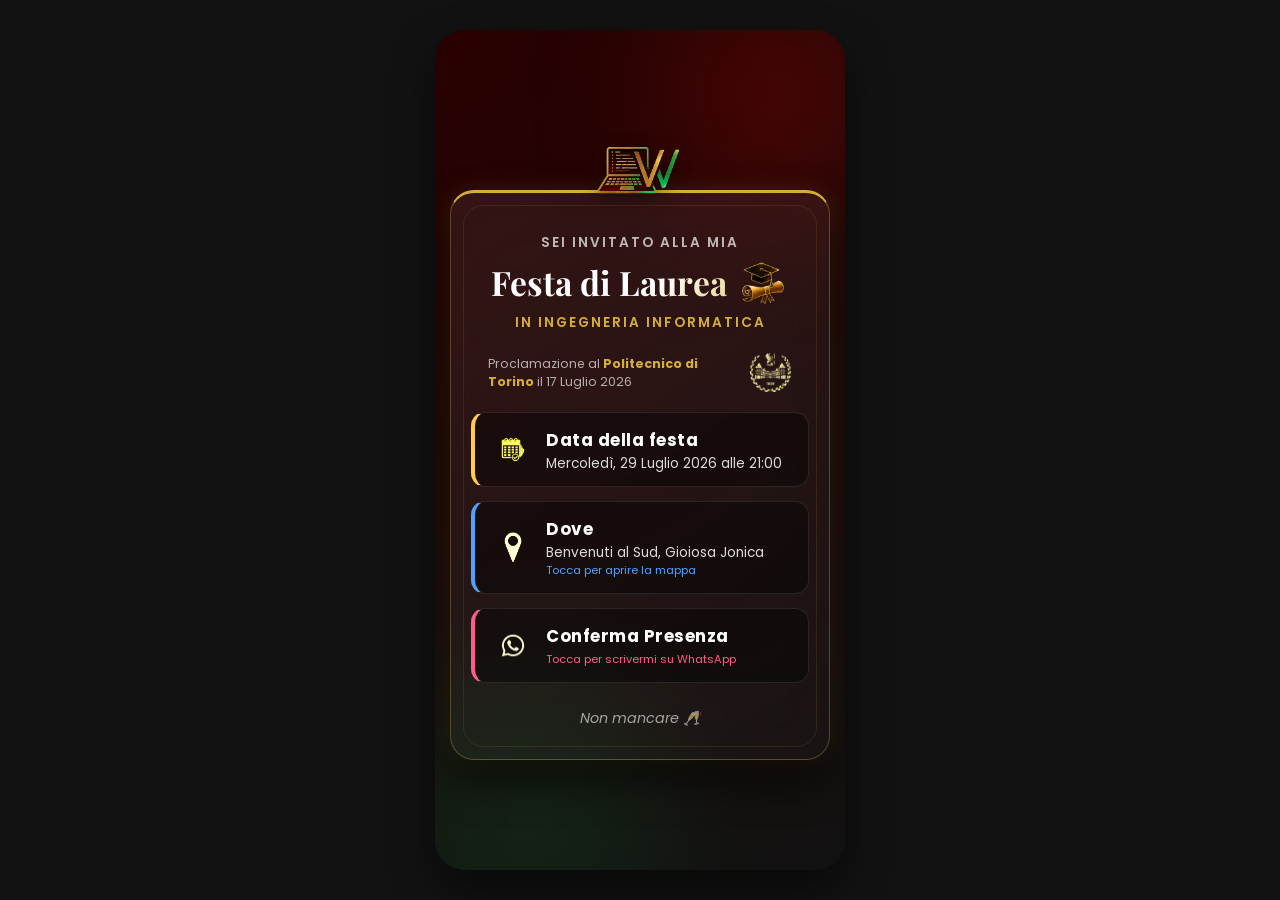
==== commit 49e910bb: "fix: word changed" ====
--- a/index.html
+++ b/index.html
@@ -245,7 +245,7 @@
                 </header>
 
                 <div class="poli-section">
-                    <p class="poli-text">Conseguita al <strong>Politecnico di Torino</strong> il 17 Luglio 2026</p>
+                    <p class="poli-text">Proclamazione al <strong>Politecnico di Torino</strong> il 17 Luglio 2026</p>
                     <img src="images/poli.png" alt="PoliTo" class="poli-logo img-gold">
                 </div>
                 
@@ -270,7 +270,6 @@
                             <small style="font-size: 0.7rem; color: var(--social-color); display: block;">Tocca per aprire la mappa</small>
                         </div>
                     </a>
-
                     <a href="https://wa.me/3456384780?text=Ciao%20Elena!%20Confermo%20con%20piacere%20la%20mia%20presenza%20alla%20tua%20festa%20di%20laurea!" target="_blank" class="btn-nav btn-ranking">
                         <div class="btn-icon-wrapper">
                             <img src="images/conferma.png" alt="Conferma" class="btn-img img-gold">
